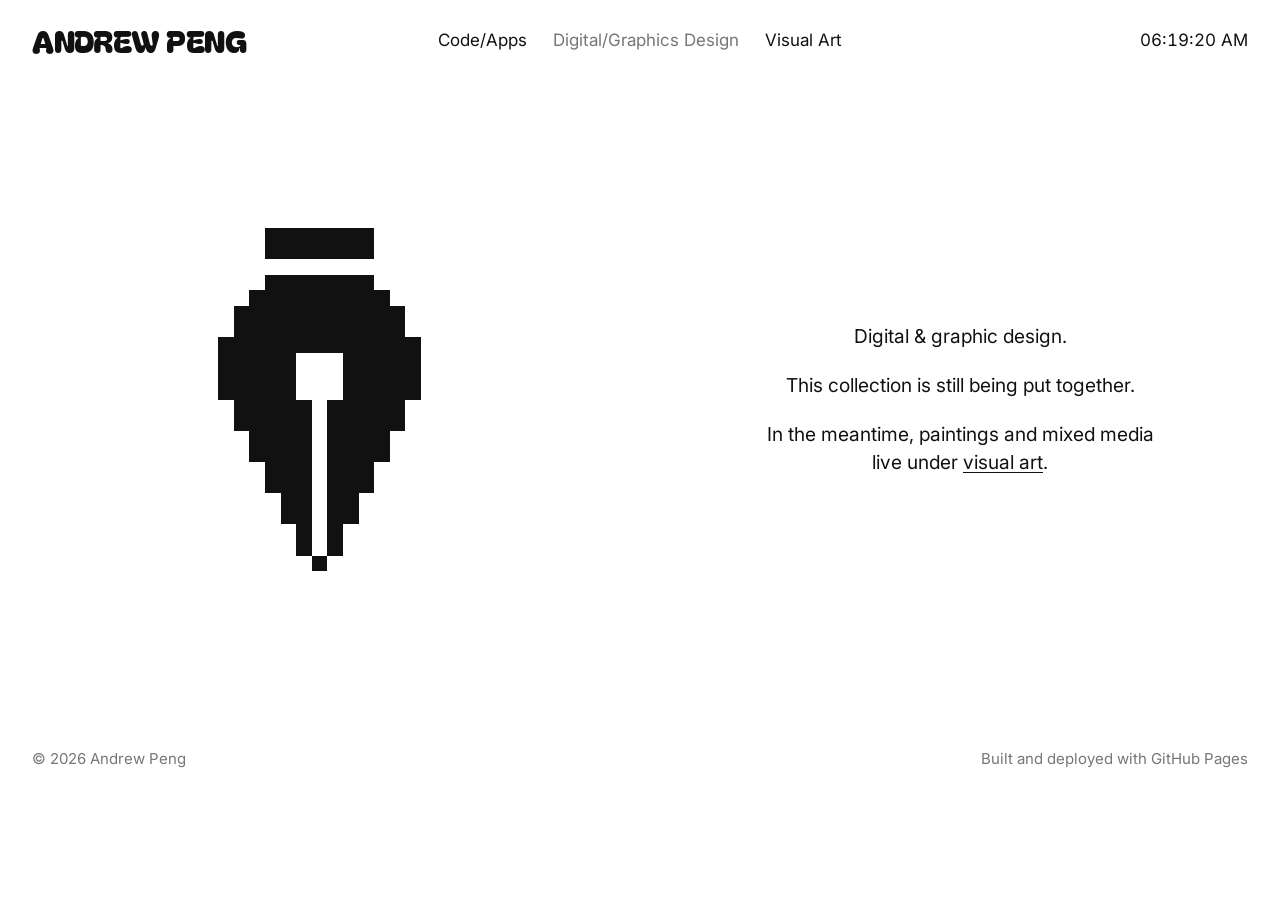
==== design.html @ ab8f19db "Redesign in BigSur-inspired style; add Digital/Graphics Design page - Header: chunky wordmark, cente" ====
<!DOCTYPE html>
<html lang="en">
<head>
<meta charset="UTF-8">
<meta name="viewport" content="width=device-width, initial-scale=1.0">
<title>Andrew Peng — Digital/Graphics Design</title>
<meta name="description" content="Digital and graphic design work by Andrew Peng.">
<link rel="preconnect" href="https://fonts.googleapis.com">
<link rel="preconnect" href="https://fonts.gstatic.com" crossorigin>
<link href="https://fonts.googleapis.com/css2?family=Bagel+Fat+One&family=Inter:wght@400;500&display=swap" rel="stylesheet">
<link rel="stylesheet" href="styles.css">
</head>
<body>

<header class="site-header">
  <a class="wordmark" href="./">Andrew Peng</a>
  <nav class="site-nav" aria-label="Site sections">
    <a href="./">Code/Apps</a>
    <a href="design.html" aria-current="page">Digital/Graphics Design</a>
    <a href="https://www.andrewpengart.com/selected-works">Visual Art</a>
  </nav>
  <time class="clock" aria-hidden="true"></time>
</header>

<main>
  <section class="split hero">
    <div class="panel panel-art">
      <svg class="pixel-art" viewBox="-7.5 -5 32 32" role="img" aria-label="Pixel-art pen tool nib" shape-rendering="crispEdges">
        <path d="M5 0h7v2h-7zM5 3h7v1h-7zM4 4h9v1h-9zM3 5h11v2h-11zM2 7h13v1h-13zM2 8h5v3h-5zM10 8h5v3h-5zM3 11h5v2h-5zM9 11h5v2h-5zM4 13h4v2h-4zM9 13h4v2h-4zM5 15h3v2h-3zM9 15h3v2h-3zM6 17h2v2h-2zM9 17h2v2h-2zM7 19h1v2h-1zM9 19h1v2h-1zM8 21h1v1h-1z"/>
      </svg>
    </div>
    <div class="panel panel-text">
      <div class="prose">
        <p>Digital &amp; graphic design.</p>
        <p>This collection is still being put together.</p>
        <p>In the meantime, paintings and mixed media live under <a href="https://www.andrewpengart.com/selected-works">visual art</a>.</p>
      </div>
    </div>
  </section>
</main>

<footer class="site-footer">
  <span>© <span class="year">2026</span> Andrew Peng</span>
  <span>Built and deployed with GitHub Pages</span>
</footer>

<script src="site.js"></script>
</body>
</html>
---- styles.css ----
/*
  Design language borrowed from BigSur (awwwards.com/sites/big-sur):
  pure white page, black ink, one grey for "current"/secondary; a chunky
  hand-drawn wordmark; lowercase-quiet navigation centered in the header with a
  live clock on the right; full-bleed 50/50 split panels with no gutters,
  borders, radii or shadows; bold black pixel/graphic art against photography;
  centered, airy body copy.
*/

:root {
  --paper: #FFFFFF;
  --ink: #111111;
  --muted: #767676;
  --header-h: 80px;
}

* { box-sizing: border-box; }

html { scroll-behavior: smooth; }

body {
  margin: 0;
  background: var(--paper);
  color: var(--ink);
  font-family: 'Inter', 'Helvetica Neue', Helvetica, Arial, sans-serif;
  font-size: 17px;
  line-height: 1.45;
  -webkit-font-smoothing: antialiased;
}

a { color: inherit; }

/* Header: wordmark | nav | clock */

.site-header {
  position: sticky;
  top: 0;
  z-index: 10;
  min-height: var(--header-h);
  display: grid;
  grid-template-columns: 1fr auto 1fr;
  align-items: center;
  gap: 24px;
  padding: 16px 32px;
  background: var(--paper);
}

.wordmark {
  font-family: 'Bagel Fat One', 'Arial Black', sans-serif;
  font-size: clamp(24px, 2.4vw, 32px);
  line-height: 1;
  text-transform: uppercase;
  letter-spacing: -0.01em;
  white-space: nowrap;
  text-decoration: none;
  justify-self: start;
}

.site-nav {
  display: flex;
  flex-wrap: wrap;
  justify-content: center;
  gap: 8px 26px;
}

.site-nav a {
  text-decoration: none;
  transition: color 0.15s ease;
}

.site-nav a:hover,
.site-nav a[aria-current="page"] { color: var(--muted); }

.clock {
  justify-self: end;
  font-variant-numeric: tabular-nums;
  white-space: nowrap;
}

/* Split panels */

.split {
  display: grid;
  grid-template-columns: 1fr 1fr;
}

.panel-art,
.panel-media {
  aspect-ratio: 1 / 1;
  max-height: calc(100svh - var(--header-h));
  width: 100%;
  overflow: hidden;
}

.panel-art {
  display: grid;
  place-items: center;
}

.pixel-art {
  width: min(78%, 78svh);
  height: auto;
  fill: var(--ink);
}

.pixel-art .eye {
  fill: var(--paper);
  transform-box: fill-box;
  transform-origin: center;
  animation: blink 5s infinite;
}

@keyframes blink {
  0%, 94%, 100% { transform: scaleY(1); }
  97% { transform: scaleY(0.15); }
}

.panel-media img {
  width: 100%;
  height: 100%;
  object-fit: cover;
  display: block;
}

.panel-media.placeholder {
  background: var(--ink);
  color: var(--paper);
  display: grid;
  place-items: center;
  padding: 32px;
}

.panel-media.placeholder span {
  font-family: 'Bagel Fat One', 'Arial Black', sans-serif;
  font-size: clamp(36px, 6vw, 88px);
  line-height: 0.95;
  text-transform: uppercase;
  text-align: center;
}

.panel-text {
  display: flex;
  flex-direction: column;
  align-items: center;
  justify-content: center;
  gap: 24px;
  padding: 64px 48px;
  text-align: center;
}

.prose { max-width: 36ch; }

.prose p {
  font-size: clamp(17px, 1.5vw, 21px);
  margin: 0 0 1.1em;
}

.prose p:last-child { margin-bottom: 0; }

.prose a { text-underline-offset: 3px; }
.prose a:hover { color: var(--muted); }

/* Social icons (outline, like BigSur's about page) */

.icons { display: flex; gap: 18px; }

.icons a { display: block; transition: color 0.15s ease; }
.icons a:hover { color: var(--muted); }

.icons svg {
  width: 34px;
  height: 34px;
  display: block;
  fill: none;
  stroke: currentColor;
  stroke-width: 1.8;
  stroke-linecap: round;
  stroke-linejoin: round;
}

/* Filters */

.filters {
  display: flex;
  justify-content: center;
  gap: 28px;
  padding: 40px 16px;
}

.filter-btn {
  font: inherit;
  background: none;
  border: 0;
  padding: 4px 0;
  color: var(--ink);
  cursor: pointer;
  transition: color 0.15s ease;
}

.filter-btn:hover,
.filter-btn.is-active { color: var(--muted); }

/* Projects: alternating split rows */

.project:nth-child(even) .panel-media { order: 2; }

.project-title {
  font-weight: 500;
  font-size: clamp(24px, 2.4vw, 34px);
  line-height: 1.15;
  margin: 0 0 0.6em;
}

.project-tags {
  margin: 0;
  color: var(--muted);
  font-size: 15px;
  text-transform: lowercase;
}

.project-links {
  display: flex;
  flex-wrap: wrap;
  justify-content: center;
  gap: 8px 24px;
}

.project-links a {
  text-underline-offset: 4px;
  transition: color 0.15s ease;
}

.project-links a:hover { color: var(--muted); }

.empty-state {
  text-align: center;
  color: var(--muted);
  padding: 64px 16px;
  margin: 0;
}

/* Footer */

.site-footer {
  display: flex;
  justify-content: space-between;
  flex-wrap: wrap;
  gap: 8px 24px;
  padding: 28px 32px 36px;
  color: var(--muted);
  font-size: 15px;
}

/* Motion + accessibility */

@media (prefers-reduced-motion: reduce) {
  html { scroll-behavior: auto; }
  .pixel-art .eye { animation: none; }
}

a:focus-visible, button:focus-visible {
  outline: 2px solid var(--ink);
  outline-offset: 3px;
}

/* Narrow screens: nav drops to its own row, panels stack */

@media (max-width: 900px) {
  .site-header {
    grid-template-columns: 1fr auto;
    row-gap: 14px;
  }
  .site-nav {
    grid-row: 2;
    grid-column: 1 / -1;
  }
}

@media (max-width: 700px) {
  .site-header { padding: 16px; }
  .site-nav { gap: 6px 14px; font-size: 15px; }
  .clock { font-size: 15px; }

  .split { grid-template-columns: 1fr; }
  .project:nth-child(even) .panel-media { order: 0; }
  .panel-art, .panel-media { max-height: none; }
  .panel-text { padding: 48px 24px 64px; }

  .site-footer { padding: 24px 16px 32px; }
}
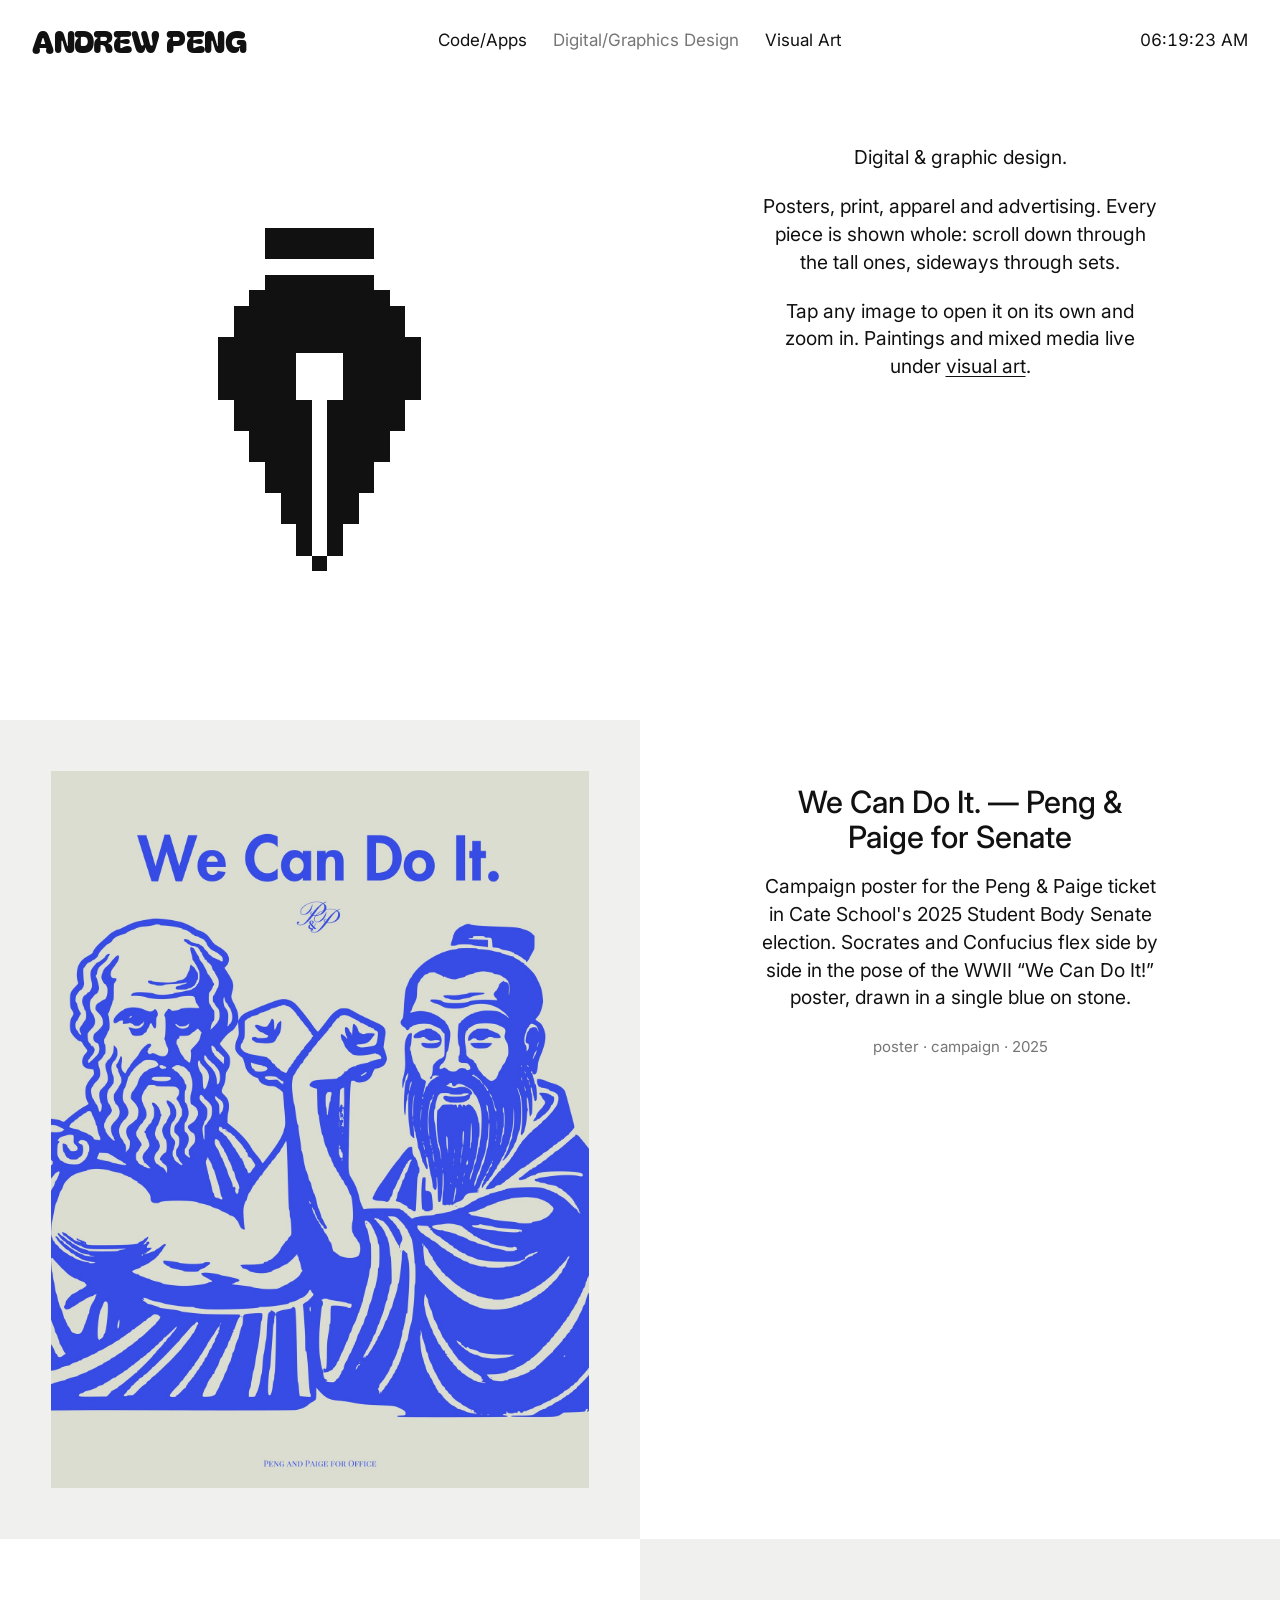
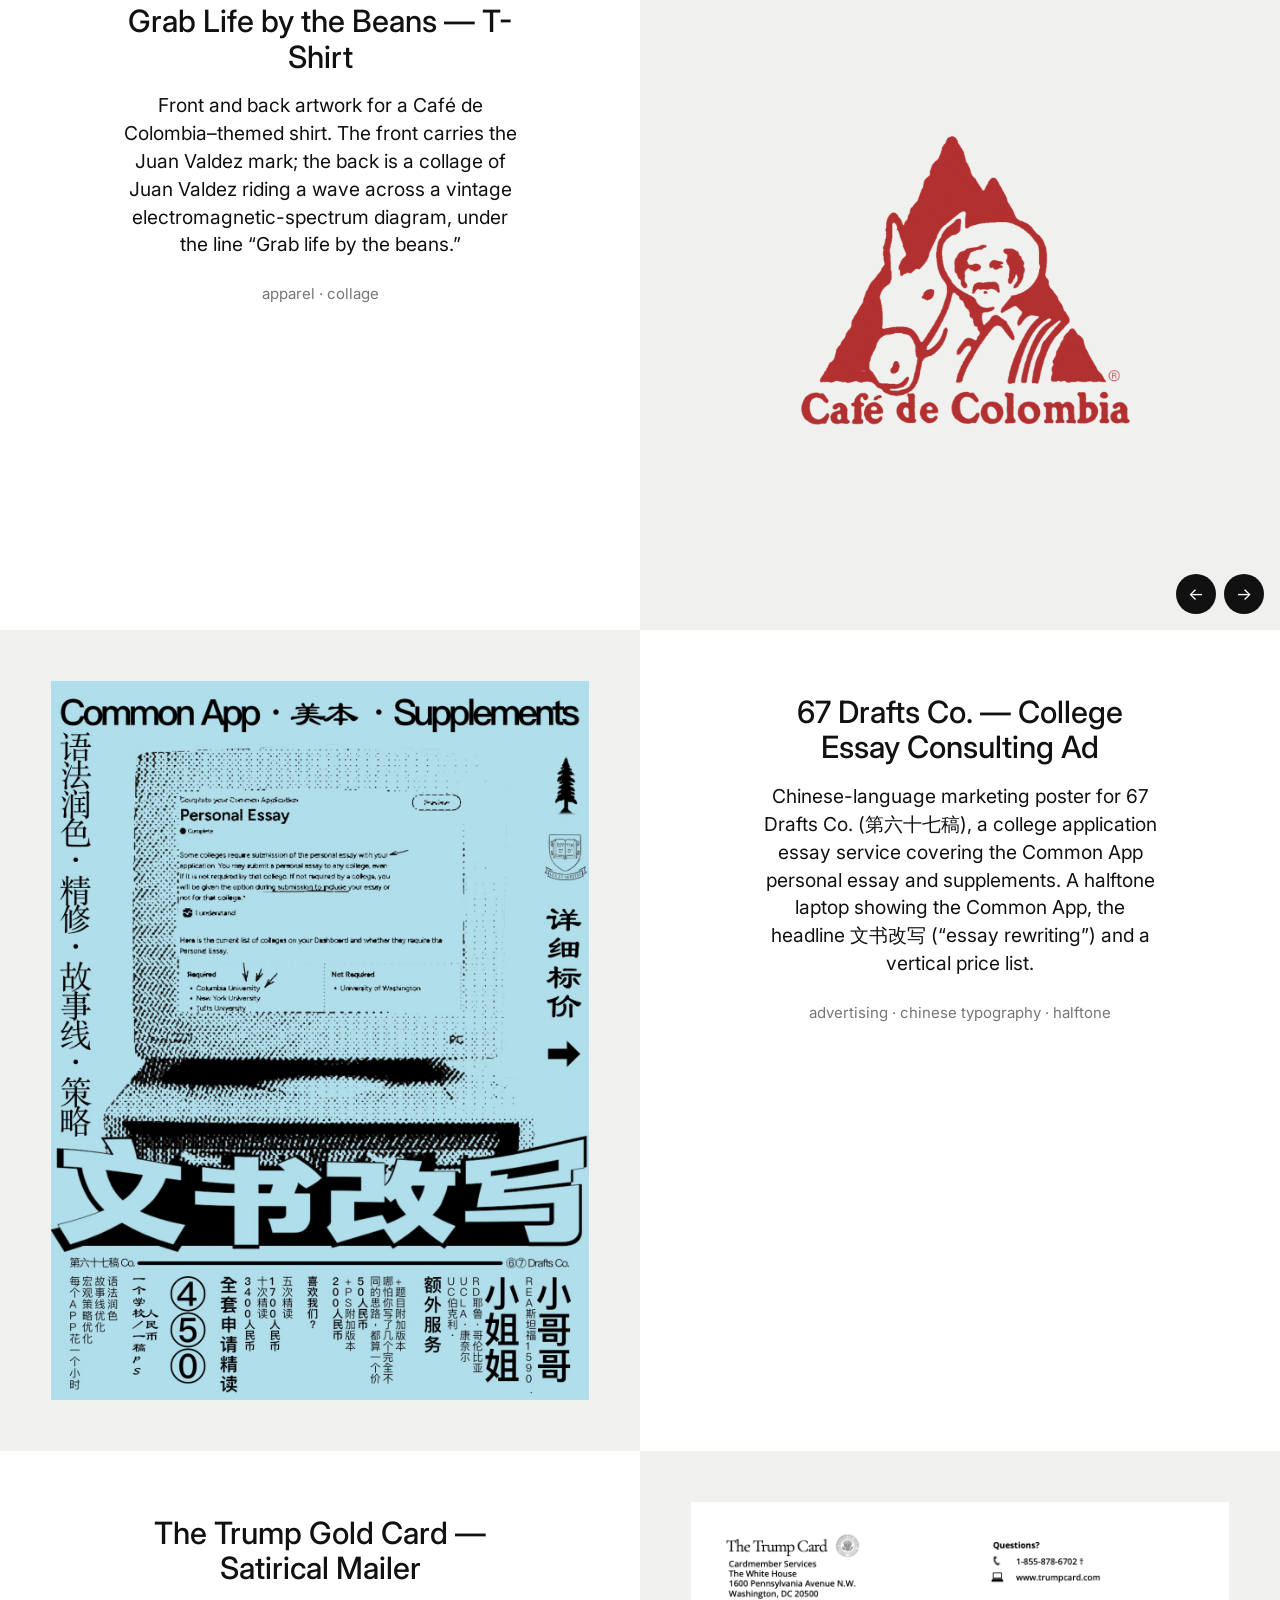
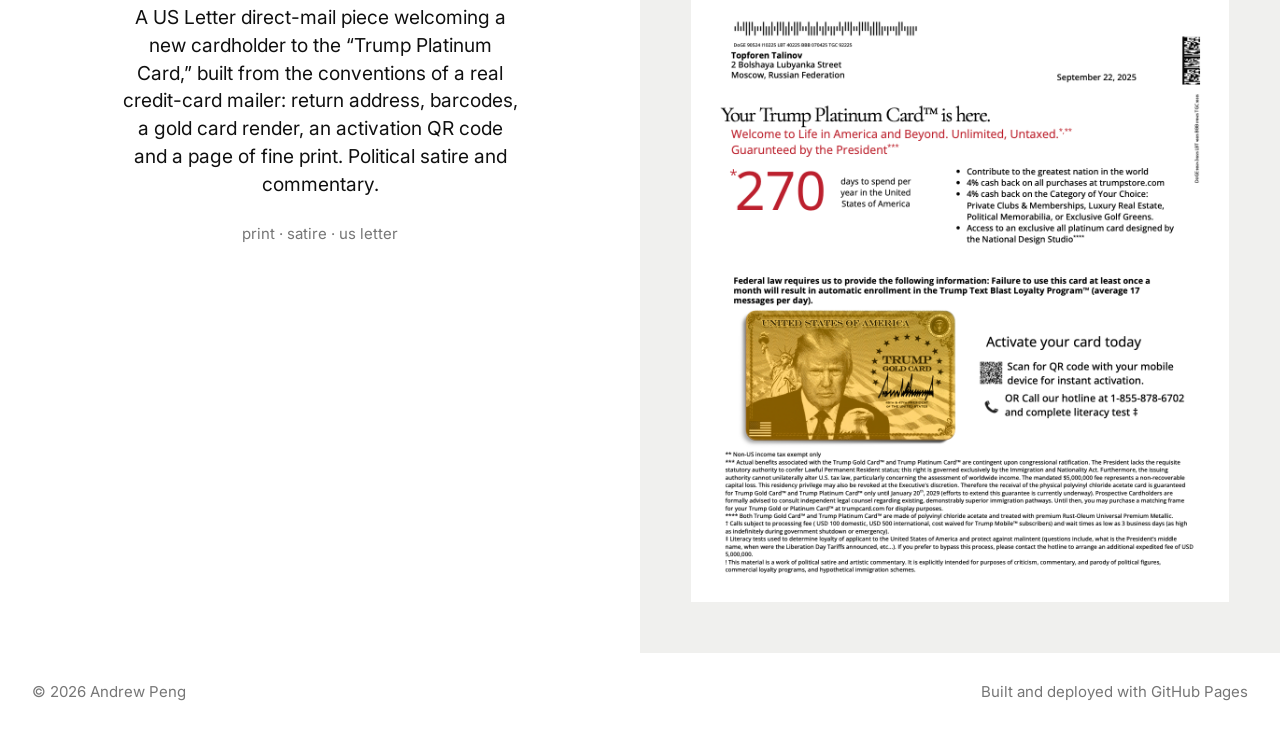
==== commit 9043e4bf: "Add four pieces to the Digital/Graphics Design page - Senate campaign poster, Grab Life by the Beans" ====
--- a/design.html
+++ b/design.html
@@ -10,7 +10,7 @@
 <link href="https://fonts.googleapis.com/css2?family=Bagel+Fat+One&family=Inter:wght@400;500&display=swap" rel="stylesheet">
 <link rel="stylesheet" href="styles.css">
 </head>
-<body>
+<body class="page-design">
 
 <header class="site-header">
   <a class="wordmark" href="./">Andrew Peng</a>
@@ -32,10 +32,14 @@
     <div class="panel panel-text">
       <div class="prose">
         <p>Digital &amp; graphic design.</p>
-        <p>This collection is still being put together.</p>
-        <p>In the meantime, paintings and mixed media live under <a href="https://www.andrewpengart.com/selected-works">visual art</a>.</p>
+        <p>Posters, print, apparel and advertising. Every piece is shown whole: scroll down through the tall ones, sideways through sets.</p>
+        <p>Tap any image to open it on its own and zoom in. Paintings and mixed media live under <a href="https://www.andrewpengart.com/selected-works">visual art</a>.</p>
       </div>
     </div>
+  </section>
+
+  <section id="grid" class="projects" aria-live="polite">
+    <!-- Rows are rendered here by app.js from design-projects.js -->
   </section>
 </main>
 
@@ -45,5 +49,7 @@
 </footer>
 
 <script src="site.js"></script>
+<script src="design-projects.js"></script>
+<script src="app.js"></script>
 </body>
 </html>
--- a/styles.css
+++ b/styles.css
@@ -115,6 +115,12 @@
   97% { transform: scaleY(0.15); }
 }
 
+.media-link {
+  display: block;
+  height: 100%;
+  cursor: zoom-in;
+}
+
 .panel-media img {
   width: 100%;
   height: 100%;
@@ -146,6 +152,13 @@
   gap: 24px;
   padding: 64px 48px;
   text-align: center;
+}
+
+.panel-inner {
+  display: flex;
+  flex-direction: column;
+  align-items: center;
+  gap: 24px;
 }
 
 .prose { max-width: 36ch; }
@@ -285,6 +298,103 @@
   .project:nth-child(even) .panel-media { order: 0; }
   .panel-art, .panel-media { max-height: none; }
   .panel-text { padding: 48px 24px 64px; }
+  .page-design .panel-inner { position: static; }
 
   .site-footer { padding: 24px 16px 32px; }
 }
+
+/* Screenshot strip: several images side by side, swipe or step with arrows */
+
+.gallery {
+  position: relative;
+  background: #0b0b0b;
+}
+
+.strip {
+  display: flex;
+  height: 100%;
+  overflow-x: auto;
+  scroll-snap-type: x mandatory;
+  scrollbar-width: none;
+}
+
+.strip::-webkit-scrollbar { display: none; }
+
+.strip .media-link {
+  flex: none;
+  height: 100%;
+  scroll-snap-align: start;
+}
+
+.panel-media .strip img {
+  width: auto;
+  height: 100%;
+  object-fit: contain;
+}
+
+.strip-nav {
+  position: absolute;
+  right: 16px;
+  bottom: 16px;
+  display: flex;
+  gap: 8px;
+}
+
+.strip-btn {
+  font: inherit;
+  width: 40px;
+  height: 40px;
+  border: 0;
+  border-radius: 50%;
+  background: var(--paper);
+  color: var(--ink);
+  cursor: pointer;
+  transition: opacity 0.15s ease;
+}
+
+.strip-btn:hover { opacity: 0.75; }
+
+.filters[hidden], .filter-btn[hidden] { display: none; }
+
+/*
+  Design page: pieces are shown whole, never cropped. Each sits at its natural
+  height on a gallery-grey mount, so tall posters extend down the page and you
+  scroll the page to see all of them; the description stays pinned alongside.
+  Multi-image pieces (front/back) scroll sideways in a strip.
+*/
+
+.page-design .panel-media {
+  aspect-ratio: auto;
+  max-height: none;
+  background: #F0F0EE;
+  padding: clamp(24px, 4vw, 64px);
+}
+
+.page-design .panel-media .media-link { height: auto; }
+
+.page-design .panel-media img,
+.page-design .panel-media .strip img {
+  width: 100%;
+  height: auto;
+  object-fit: initial;
+}
+
+.page-design .strip {
+  height: auto;
+  align-items: flex-start;
+  gap: clamp(24px, 4vw, 64px);
+}
+
+.page-design .strip .media-link { width: 100%; }
+
+.page-design .strip-btn {
+  background: var(--ink);
+  color: var(--paper);
+}
+
+.page-design .panel-text { justify-content: flex-start; }
+
+.page-design .panel-inner {
+  position: sticky;
+  top: calc(var(--header-h) + 64px);
+}
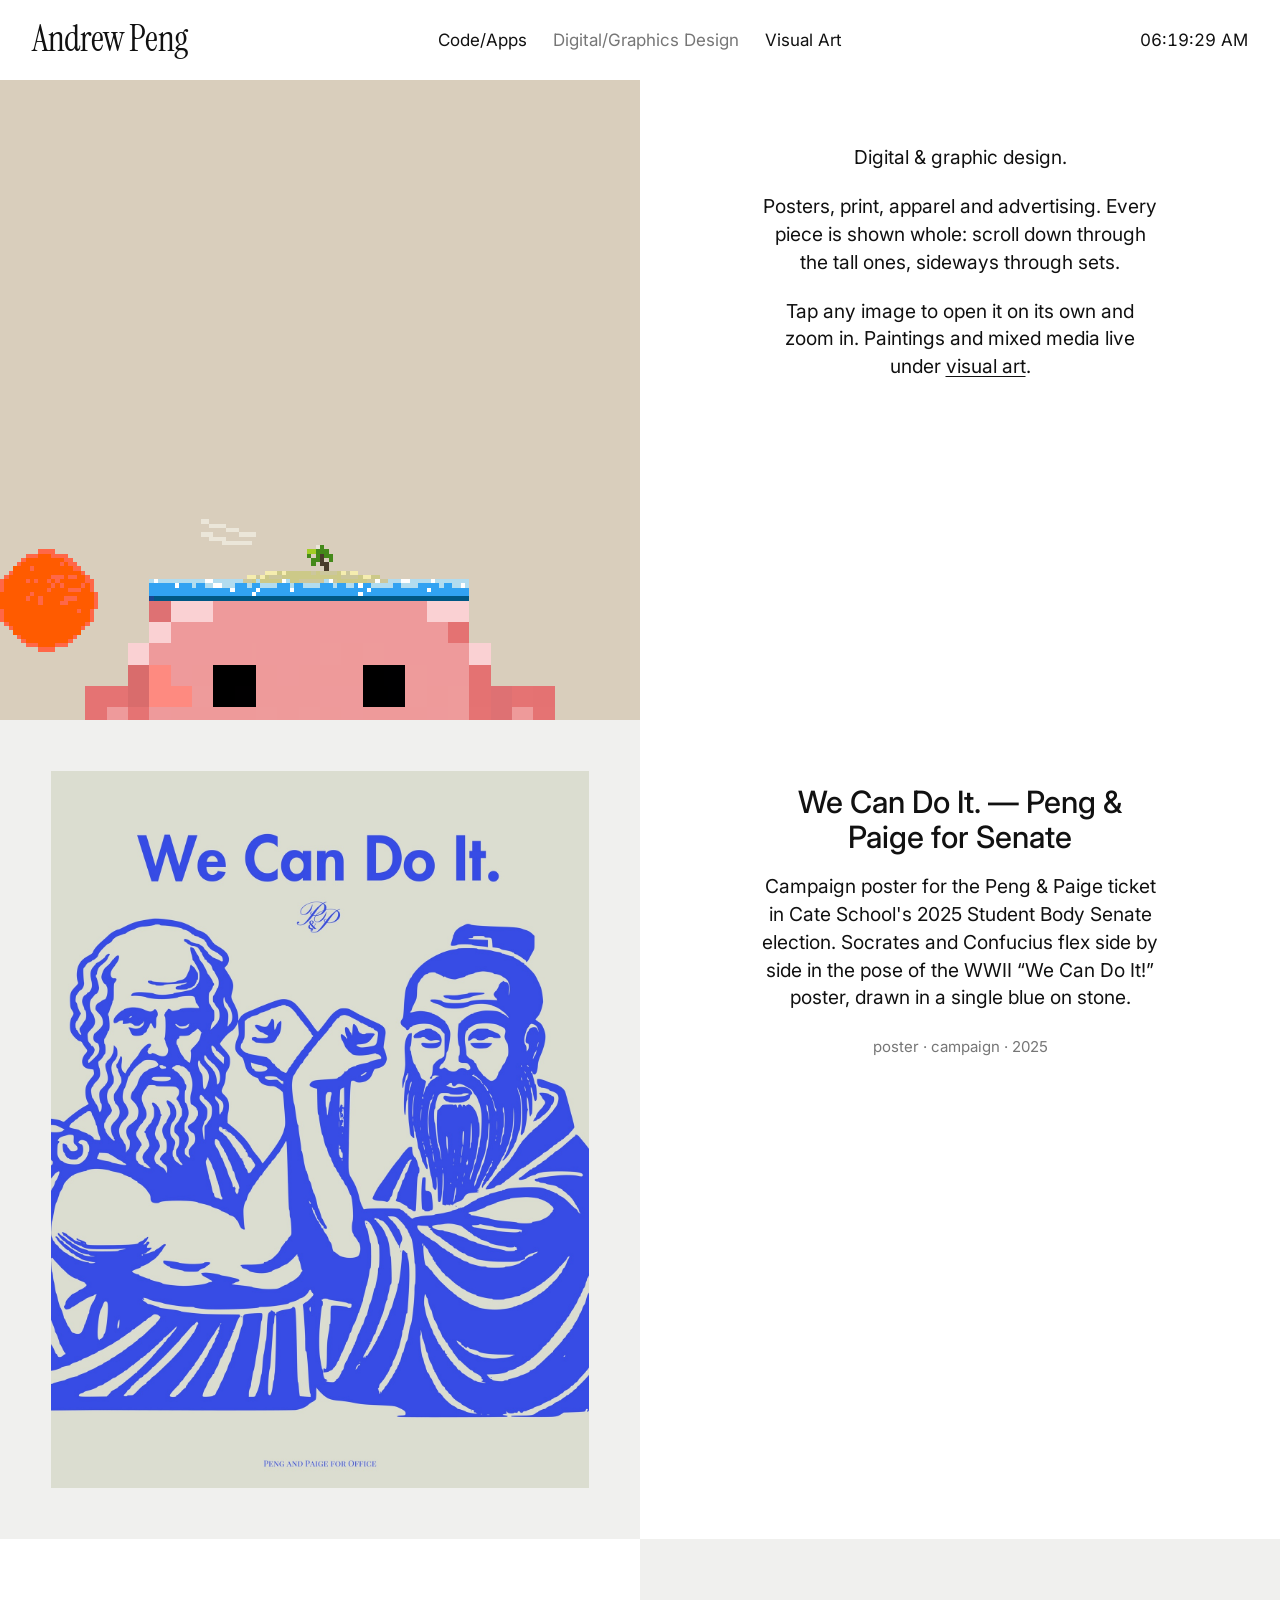
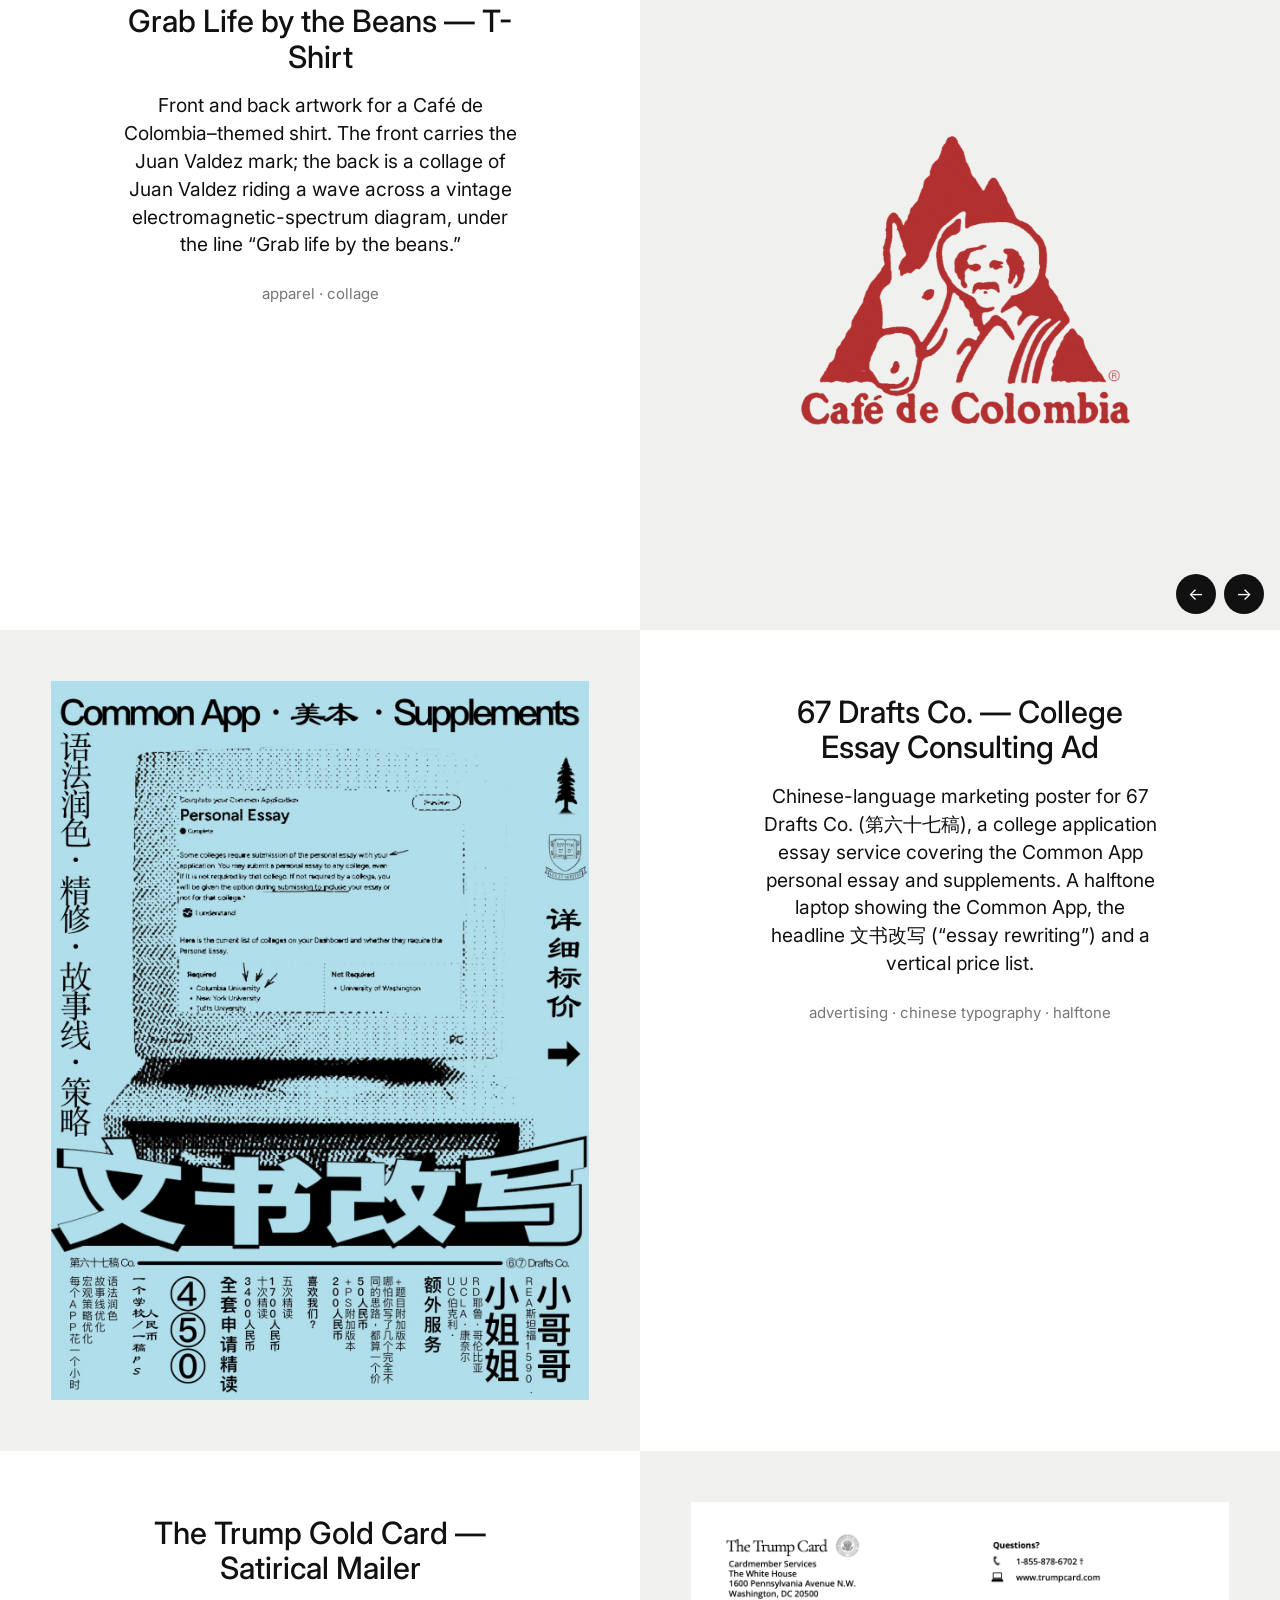
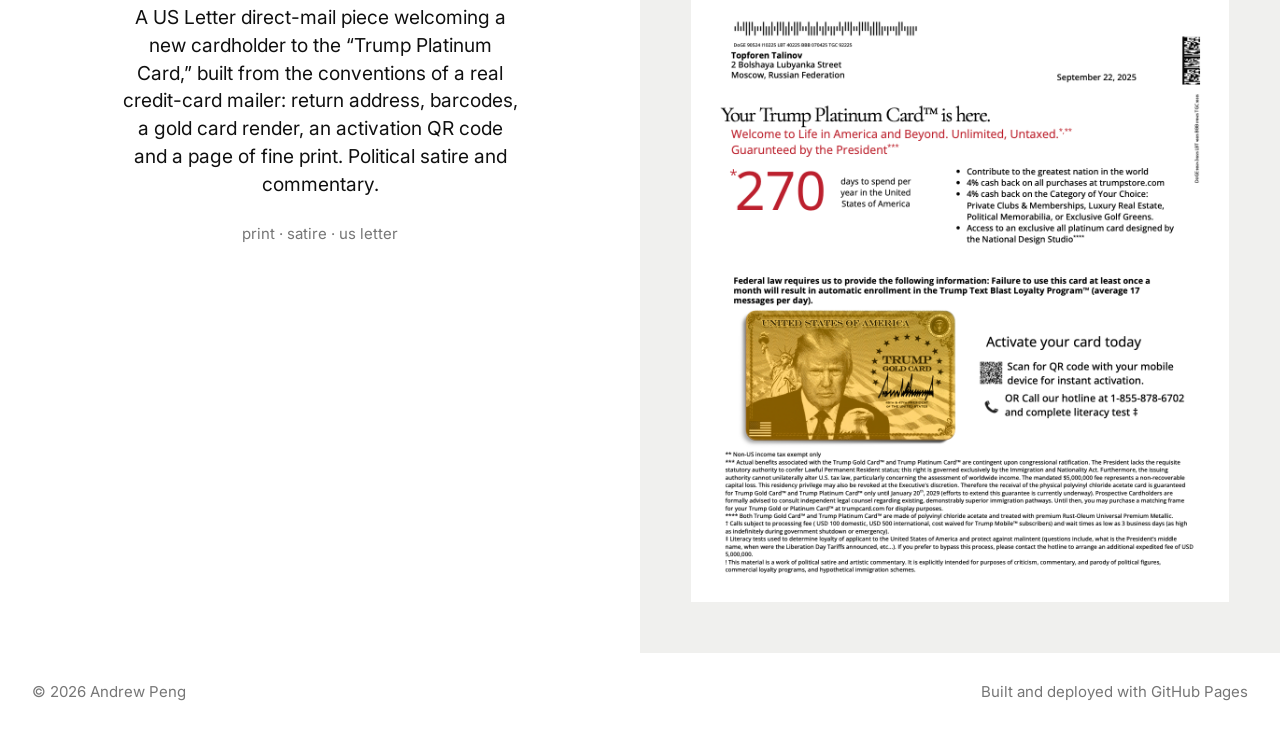
==== commit 8ce58f92: "Use Totally Normal Head GIFs as hero art; serif wordmark - Code/Apps hero: Totally Normal Head #10; " ====
--- a/design.html
+++ b/design.html
@@ -7,7 +7,7 @@
 <meta name="description" content="Digital and graphic design work by Andrew Peng.">
 <link rel="preconnect" href="https://fonts.googleapis.com">
 <link rel="preconnect" href="https://fonts.gstatic.com" crossorigin>
-<link href="https://fonts.googleapis.com/css2?family=Bagel+Fat+One&family=Inter:wght@400;500&display=swap" rel="stylesheet">
+<link href="https://fonts.googleapis.com/css2?family=Instrument+Serif&family=Inter:wght@400;500&display=swap" rel="stylesheet">
 <link rel="stylesheet" href="styles.css">
 </head>
 <body class="page-design">
@@ -25,9 +25,7 @@
 <main>
   <section class="split hero">
     <div class="panel panel-art">
-      <svg class="pixel-art" viewBox="-7.5 -5 32 32" role="img" aria-label="Pixel-art pen tool nib" shape-rendering="crispEdges">
-        <path d="M5 0h7v2h-7zM5 3h7v1h-7zM4 4h9v1h-9zM3 5h11v2h-11zM2 7h13v1h-13zM2 8h5v3h-5zM10 8h5v3h-5zM3 11h5v2h-5zM9 11h5v2h-5zM4 13h4v2h-4zM9 13h4v2h-4zM5 15h3v2h-3zM9 15h3v2h-3zM6 17h2v2h-2zM9 17h2v2h-2zM7 19h1v2h-1zM9 19h1v2h-1zM8 21h1v1h-1z"/>
-      </svg>
+      <img class="hero-gif" src="assets/totally-normal-head-11.gif" alt="Totally Normal Head #11, an animated pixel-art head on a beige background" width="1500" height="1500">
     </div>
     <div class="panel panel-text">
       <div class="prose">
--- a/styles.css
+++ b/styles.css
@@ -1,9 +1,9 @@
 /*
   Design language borrowed from BigSur (awwwards.com/sites/big-sur):
-  pure white page, black ink, one grey for "current"/secondary; a chunky
-  hand-drawn wordmark; lowercase-quiet navigation centered in the header with a
+  pure white page, black ink, one grey for "current"/secondary; a serif
+  wordmark (Instrument Serif); quiet navigation centered in the header with a
   live clock on the right; full-bleed 50/50 split panels with no gutters,
-  borders, radii or shadows; bold black pixel/graphic art against photography;
+  borders, radii or shadows; animated pixel-art heads against photography;
   centered, airy body copy.
 */
 
@@ -46,10 +46,10 @@
 }
 
 .wordmark {
-  font-family: 'Bagel Fat One', 'Arial Black', sans-serif;
-  font-size: clamp(24px, 2.4vw, 32px);
+  font-family: 'Instrument Serif', Georgia, 'Times New Roman', serif;
+  font-size: clamp(28px, 2.8vw, 36px);
+  font-weight: 400;
   line-height: 1;
-  text-transform: uppercase;
   letter-spacing: -0.01em;
   white-space: nowrap;
   text-decoration: none;
@@ -92,27 +92,14 @@
   overflow: hidden;
 }
 
-.panel-art {
-  display: grid;
-  place-items: center;
-}
-
-.pixel-art {
-  width: min(78%, 78svh);
-  height: auto;
-  fill: var(--ink);
-}
-
-.pixel-art .eye {
-  fill: var(--paper);
-  transform-box: fill-box;
-  transform-origin: center;
-  animation: blink 5s infinite;
-}
-
-@keyframes blink {
-  0%, 94%, 100% { transform: scaleY(1); }
-  97% { transform: scaleY(0.15); }
+/* Hero art: an animated pixel-art GIF filling its half edge to edge. */
+
+.hero-gif {
+  width: 100%;
+  height: 100%;
+  object-fit: cover;
+  display: block;
+  image-rendering: pixelated;
 }
 
 .media-link {
@@ -137,10 +124,9 @@
 }
 
 .panel-media.placeholder span {
-  font-family: 'Bagel Fat One', 'Arial Black', sans-serif;
-  font-size: clamp(36px, 6vw, 88px);
-  line-height: 0.95;
-  text-transform: uppercase;
+  font-family: 'Instrument Serif', Georgia, 'Times New Roman', serif;
+  font-size: clamp(40px, 6vw, 96px);
+  line-height: 1;
   text-align: center;
 }
 
@@ -268,7 +254,6 @@
 
 @media (prefers-reduced-motion: reduce) {
   html { scroll-behavior: auto; }
-  .pixel-art .eye { animation: none; }
 }
 
 a:focus-visible, button:focus-visible {
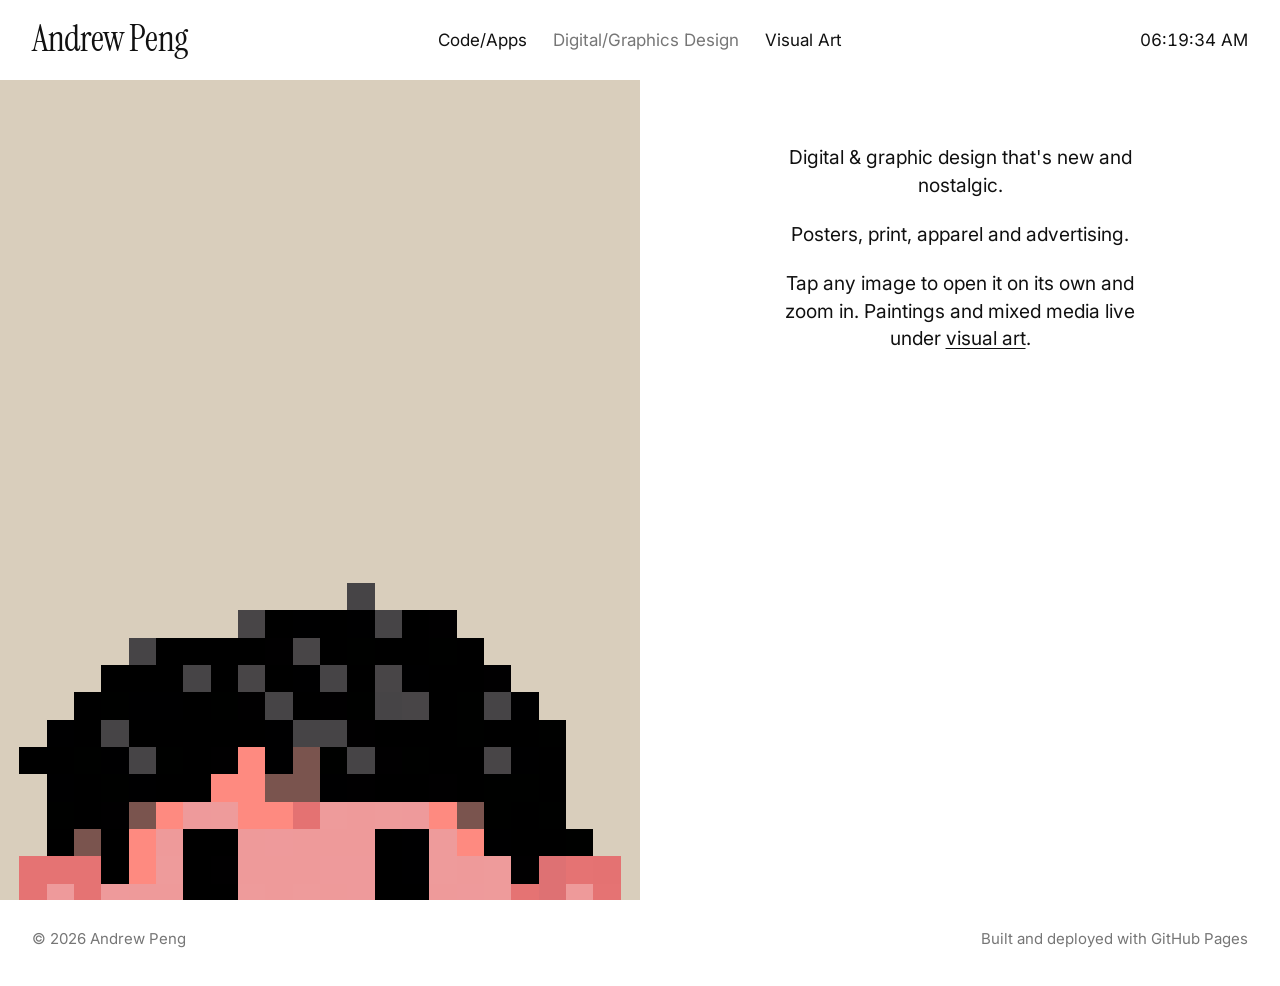
==== commit 68f66120: "Edit intro text" ====
--- a/design.html
+++ b/design.html
@@ -29,8 +29,8 @@
     </div>
     <div class="panel panel-text">
       <div class="prose">
-        <p>Digital &amp; graphic design.</p>
-        <p>Posters, print, apparel and advertising. Every piece is shown whole: scroll down through the tall ones, sideways through sets.</p>
+        <p>Digital &amp; graphic design that's new and nostalgic.</p>
+        <p>Posters, print, apparel and advertising.</p>
         <p>Tap any image to open it on its own and zoom in. Paintings and mixed media live under <a href="https://www.andrewpengart.com/selected-works">visual art</a>.</p>
       </div>
     </div>
--- a/styles.css
+++ b/styles.css
@@ -36,7 +36,7 @@
   position: sticky;
   top: 0;
   z-index: 10;
-  min-height: var(--header-h);
+  min-height: 80px;
   display: grid;
   grid-template-columns: 1fr auto 1fr;
   align-items: center;
@@ -92,6 +92,17 @@
   overflow: hidden;
 }
 
+/* Hero: exactly one screen tall below the header, so the GIF fills the view
+   and the next section never peeks in. */
+
+.hero { height: calc(100svh - var(--header-h)); min-height: 420px; }
+
+.hero .panel-art {
+  aspect-ratio: auto;
+  max-height: none;
+  height: 100%;
+}
+
 /* Hero art: an animated pixel-art GIF filling its half edge to edge. */
 
 .hero-gif {
@@ -282,6 +293,8 @@
   .split { grid-template-columns: 1fr; }
   .project:nth-child(even) .panel-media { order: 0; }
   .panel-art, .panel-media { max-height: none; }
+  .hero { height: auto; min-height: 0; }
+  .hero .panel-art { aspect-ratio: 1 / 1; height: auto; }
   .panel-text { padding: 48px 24px 64px; }
   .page-design .panel-inner { position: static; }
 
